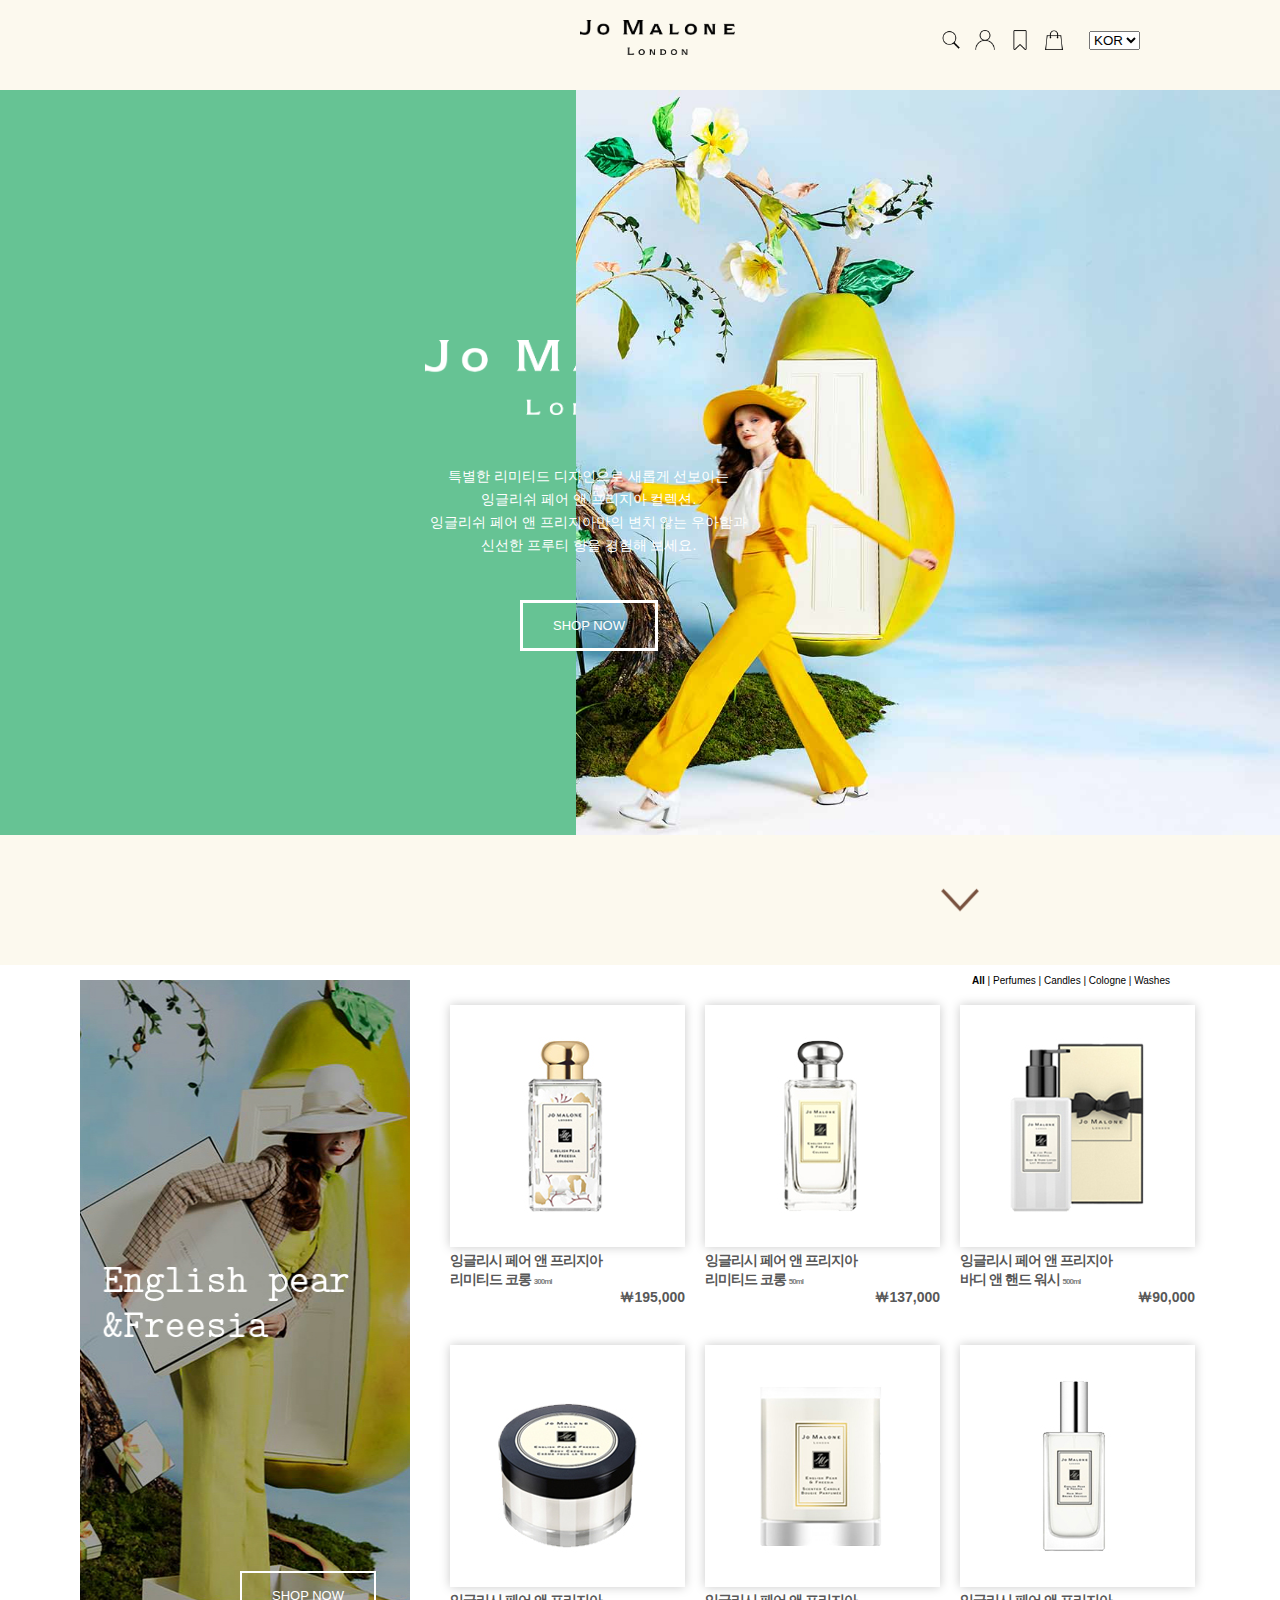
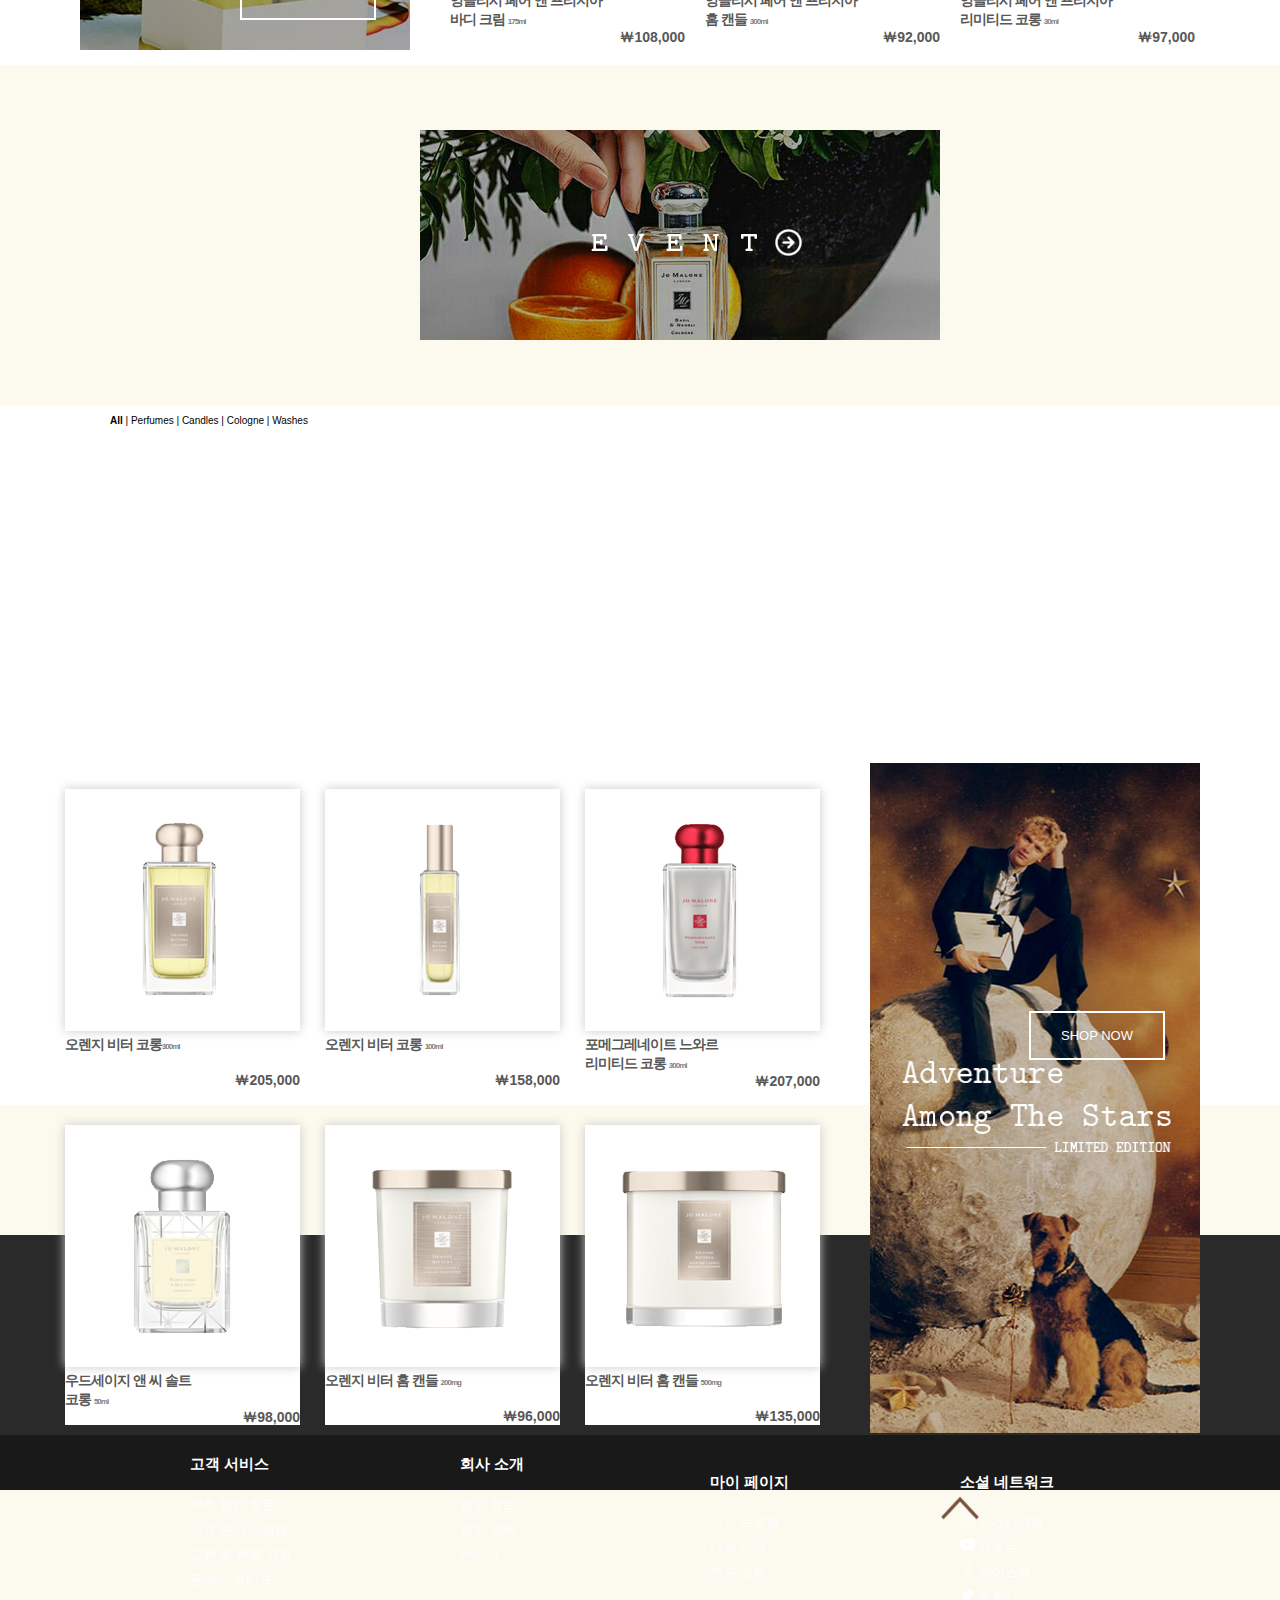
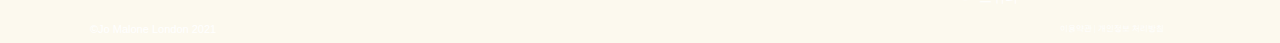
==== index.html @ b45b74c0 "Initial commit" ====
<!DOCTYPE html>
<html lang="ko">

<head>
  <title> Jo Malone London</title>
  <meta charset="utf-8">

  <link rel="stylesheet" href="css/common.css">
  <link rel="stylesheet" href="css/main.css">

</head>

<body>
  <header>
    <div id="logo"><a href="index.html"><img src="img/logo.png" alt="logo"></a></div>

    <select>
      <option value="KOR" selected>KOR</option>
      <option value="ENG">ENG</option>
      <option value="GER">GER</option>
    </select>

    <div id="nav">
      <a href="#"><img src="img/icon_search.png" alt="serch"></a>
      <a href="#"><img src="img/icon_mypage.png" alt="mypage"></a>
      <a href="#"><img src="img/icno_bookmark.png" alt="bookmark"></a>
      <a href="#"><img src="img/icon_shoppingbag.png" alt="shopping"></a>
    </div>
  </header>


  <div id="slider">
    <div class="half_left">
      <div id="logo2"><img src="img/logo_white.png" alt="logowhite"></div>
      <div id="intro">
        특별한 리미티드 디자인으로 새롭게 선보이는<br>
        잉글리쉬 페어 앤 프리지아 컬렉션.<br>
        잉글리쉬 페어 앤 프리지아만의 변치 않는 우아함과<br>
        신선한 프루티 향을 경험해 보세요.<br>
      </div>
      <div id="shopnow"><a href="#new_item">SHOP NOW</a></div>
    </div>
    <div class="half_right"></div>
  </div>


  <div class="middle"><a href="#new_item"><img src="img/icon_under_brown.png" alt="allow"></a></div>

  
  <div id="new_item">    
    <div class="new_item_box">
      <div class="new_category"><a href="#"><b>All</b></a> | <a href="#">Perfumes</a> | <a href="#">Candles</a> | <a href="#">Cologne</a> | <a href="#">Washes</a></div>
        <img src="img/jomalone02_01.jpg" alt="englishkpear">
          <div class="shopnowpear"><a href="jomalone_hompage_sub.html">SHOP NOW</a></div>


        <div class="new_item_box_mini">
          <a href="#"><img src="img/jomalone07.jpg" class="jomalone07" alt="jomalone07"></a><br>
          <span><a href="#">잉글리시 페어 앤 프리지아<br>
            리미티드 코롱 <small>300ml</small></a></span>
            <p>￦195,000</p>
        </div>

        <div class="new_item_box_mini">
          <a href="#"><img src="img/jomalone08.jpg" class="jomalone08" alt="jomalone08"></a><br>
          <span><a href="#">잉글리시 페어 앤 프리지아<br>
            리미티드 코롱 <small>50ml</small></a></span>
            <p>￦137,000</p>
        </div>

        <div class="new_item_box_mini">
          <a href="#"><img src="img/jomalone09.jpg" class="jomalone09" alt="jomalone09"></a><br>
          <span><a href="#">잉글리시 페어 앤 프리지아<br>
            바디 앤 핸드 워시 <small>500ml</small></a></span>
            <p>￦90,000</p>
        </div>

        <div class="new_item_box_mini">
          <a href="#"><img src="img/jomalone10.jpg" class="jomalone10" alt="jomalone10"></a><br>
          <span><a href="#">잉글리시 페어 앤 프리지아<br>
            바디 크림 <small>175ml</small></a></span>
            <p>￦108,000</p>
        </div>

        <div class="new_item_box_mini">
          <a href="#"><img src="img/jomalone11.jpg" class="jomalone11" alt="jomalone11"></a><br>
          <span><a href="#">잉글리시 페어 앤 프리지아<br>
            홈 캔들 <small>300ml</small></a></span>
            <p>￦92,000</p> 
        </div>

        <div class="new_item_box_mini">
          <a href="jomalone_hompage_sub.html"><img src="img/jomalone12.jpg" class="jomalone12" alt="jomalone12"></a><br>
          <span><a href="jomalone_hompage_sub.html">잉글리시 페어 앤 프리지아<br>
            리미티드 코롱 <small>30ml</small></a></span>
            <p>￦97,000</p>
        </div>
    </div>
  </div>

  <div id="pro">
    <div class="event"><a href="#"><img src="img/jomalone06_01.jpg" alt="event" ></a></div>
    <div class="seasonal"><a href="#"><img src="img/jomalone04_01.jpg" alt="seasonal" ></a></div>
  </div>


  <div id="limited">
    <div class="limited_item_box">
      <div class="limited_category"><a href="#"><b>All</b></a> | <a href="#">Perfumes</a> | <a href="#">Candles</a> | <a
          href="#">Cologne</a> | <a href="#">Washes</a></div>
      <img src="img/jomalone03-01.jpg" alt="limited eddtion">
      <div class="shopnowstars" style="cursor: pointer">SHOP NOW</div>
  
  
      <div class="limited_item_box_mini">
        <a href="#"><img src="img/jomalone13.jpg" class="jomalone13" alt="jomalone13"></a><br>
        <span><a href="#">오렌지 비터 코롱<small>300ml</small><br><br></a></span>
        <p>￦205,000</p>
      </div>
  
      <div class="limited_item_box_mini">
        <a href="#"><img src="img/jomalone14.jpg" class="jomalone14" alt="jomalone14"></a><br>
        <span><a href="#">오렌지 비터 코롱 <small>100ml</small><br><br></a></span>
        <p>￦158,000</p>
      </div>
  
      <div class="limited_item_box_mini">
        <a href="#"><img src="img/jomalone15.jpg" class="jomalone15" alt="jomalone15"></a><br>
        <span><a href="#">포메그레네이트 느와르<br>
            리미티드 코롱 <small>300ml</small></a></span>
        <p>￦207,000</p>
      </div>
  
      <div class="limited_item_box_mini">
        <a href="#"><img src="img/jomalone16.jpg" class="jomalone16" alt="jomalone16"></a><br>
        <span><a href="#">우드세이지 앤 씨 솔트<br>
            코롱 <small>50ml</small></a></span>
        <p>￦98,000</p>
      </div>
  
      <div class="limited_item_box_mini">
        <a href="#"><img src="img/jomalone17.jpg" class="jomalone17" alt="jomalone17"></a><br>
        <span><a href="#">오렌지 비터 홈 캔들 <small>200mg</small><br><br></a></span>
        <p>￦96,000</p>
      </div>
  
      <div class="limited_item_box_mini">
        <a href="#"><img src="img/jomalone18.jpg" class="jomalone18" alt="jomalone18"></a><br>
        <span><a href="#">오렌지 비터 홈 캔들 <small>500mg</small><br><br></a></span>
        <p>￦135,000</p>
      </div>
    </div>
  </div>


  <div class="up"><a href="#logo"><img src="img/icon_up_brown.png" alt="allow_up"></a></div>


    <div class="footer">
      <div class="footbox">
        <div class="service">
          <h4>고객 서비스</h4><br>
            <ul>
              <li>자주 묻는 질문</li>
              <li>고객 관리 지원팀</li>
              <li>교환 및 환불 규정</li>
              <li>온라인 부티크</li>
            </ul>
        </div>

        <div class="company">
          <h4>회사 소개</h4><br>
            <ul>
              <li>법인 경보</li>
              <li>법인 판매</li>
              <li>커리어</li>
            </ul>
        </div>

        <div class="mypage">
          <h4>마이 페이지</h4><br>
            <ul>
              <li>나의 프로필</li>
              <li>나의 오더</li>
              <li>주문 조회</li>
            </ul>
        </div>

        <div class="network">
          <h4>소셜 네트워크</h4><br>
            <ul>
              <li><a href="https://www.instagram.com/jomalonelondon/"><img src="img/icon_instgram.png" alt="insta"> 인스타그램</a></li>
              <li><a href="https://www.youtube.com/channel/UCWMSJ5L5Zvkr9JfflU4JMUA"><img src="img/icon_youtube.png" alt="youtube"> 유투브</a></li>
              <li><a href="https://www.facebook.com/pg/JoMaloneLondon/photos/"><img src="img/icno_facebook.png" alt="facebook"> 페이스북</a></li>
              <li><a href="https://twitter.com/jomalonelondon"><img src="img/icon_twitter.png" alt="twitter"> 트위터</a></li>
            </ul>
        </div>
      </div>
    </div>

    <div class="bottom">
      <div class="bottombox">
        <span><a href="https://www.jomalone.co.uk/">©Jo Malone London 2021</a></span>
    
    
        <div class="bottom_right">
          <div class="privacy"><a href="#">이용약관</a> | <a href="#">개인정보 처리방침</a></div>
        </div>
      </div>
    </div>
</body>
</html>
---- css/common.css ----
@charset "utf-8";

    * {margin: 0; padding: 0; font-family: 'Nanum Gothic', sans-serif;}
    ul, ol, li {list-style: none;}


    body{background-color: #fcf9ee;}

    .footer {width:100%; height: 200px; background-color: #2a2a2a;}
      .footbox{width:1200px; height:200px; margin: 0 auto; font-family: "나눔고딕"; color: white; }
        .service{width: 120px; height: 130px; float:left; margin: 30px 50px 0px 150px;}
        .service h4{font-size: 15px;}
        .service ul{font-size: 13px; line-height: 25px;}

        .company{width: 100px; height: 130px;  float:left; margin: 30px 50px 0px 100px;}
        .company h4{font-size: 15px;}
        .company ul{font-size: 13px; line-height: 25px;}

        .mypage{width: 100px; height: 130px; float:left; margin: 30px 50px 0px 100px;}
        .mypage h4{font-size: 15px;}
        .mypage ul{font-size: 13px; line-height: 25px;}

        .network{width: 120px; height: 130px; float:left; margin: 30px 50px 0px 100px;}
        .network h4{font-size: 15px;}
        .network ul{font-size: 13px; line-height: 25px;}
        .network a{text-decoration: none; color: white;}
        .network img{width: 15px; height: 15px;}


    .bottom {width:100%; height: 55px; background-color: #191919;}
     .bottombox{width: 1200px; height: 55px; margin: 0 auto;}
      .bottombox a{text-decoration:none; color: white;}
      .bottombox span{float: left; text-align: left; margin: 20px 0 0 50px; color: white; font-size: 11px; font-family: "Arial";}

    .privacy{width: 230px; height: 20px; font-size: 8px; font-family: "나눔고딕"; color: white; float: right;margin: 20px -50px 0 0;}
     .bottom_right a{text-decoration: none;}
---- css/main.css ----
@charset "utf-8";
  
  header {width: 1200px; height: 90px; margin:0 auto;}
  #logo {width: 155px; height: 35px; margin: 0 0 0 520px;}
  #logo img {width: 100%; height: 100%; margin: 20px}


  @import url(//fonts.googleapis.com/earlyaccess/nanumgothic.css);

.nanumgothic * {
 font-family: 'Nanum Gothic', sans-serif;
}

  select {position:relative; margin: -4px 100px 30px 10px; float: right;}
  #nav{position: relative; float: right; margin: -5px 10px 0 10px;}
  #nav img{width:20px; height:20px; padding: 0 5px;}


  #slider{width: 100%; height: 745px; background-color: #66c394;}
    .half_left{width:45%; height:100%; float:left;}    

    #logo2 img{width: 330px; height: 75px; margin: 250px 0px 30px 425px;}
    #intro {text-align: center; color: white; font-size: 14px; position: absolute; top: 465px; left: 430px;  line-height: 23px;}
    #shopnow {position: absolute; top: 600px; left: 520px; font-size: 13px; color: white; font-family: "Arial"; padding: 15px 30px; border: 3px solid white;}
    #shopnow a{text-decoration: none; color: white; font-family: "Arial"}
    .half_right{width:55%; height:100%; float:right; background: url("../img/jomalone_01.jpg") right no-repeat; background-size: cover;} 


    .middle {width: 100%; height: 130px;}
    .middle img {width: 60px; height: 60px; margin: 35px 0px 30px 930px;}


    #new_item {width: 100%; height: 700px; background-color:white ; margin: 0px;}
    .new_item_box{width: 1200px; height: 700px; margin: 0 auto; background-color: white; position: relative;}
    .new_item_box > img {float: left; width: 330px; height: 670px; margin: 15px 30px 15px 40px;} 
    .shopnowpear {position: absolute; bottom: 45px; left: 200px; font-size: 13px; color: white; ;
        padding: 15px 30px; border: 2px solid white;}
    .shopnowpear a{text-decoration: none; color: white; font-family: "Arial"}
      .new_item_box_mini{width: 235px; height: 300px; float: left; margin: 40px 10px 0 10px; background-color: white;}
      
      .new_category{position:absolute; top:10px; right: 70px; font-size: 10px;}
      .new_category a{text-decoration: none; color: black;}
      
      .new_item_box_mini a{text-decoration: none;}
      .new_item_box_mini a:hover{color: #66c394;}

      .new_item_box_mini img{box-shadow: 0px 0px 10px rgb(202, 202, 202);}

      .jomalone07:hover{opacity: 0.5;}
      .jomalone08:hover{opacity: 0.5;}
      .jomalone09:hover{opacity: 0.5;}
      .jomalone10:hover{opacity: 0.5;}
      .jomalone11:hover{opacity: 0.5;}
      .jomalone12:hover{opacity: 0.5;}


      .new_item_box_mini span{font-size:14px; font-weight: bold; letter-spacing: -1px;}
      .new_item_box_mini span a{color: #585858;}
      .new_item_box_mini small{font-size:8px; color: gray;}
      .new_item_box_mini p{text-align:right; font-size:14px; font-weight: bold; color: #585858;}
    

    #pro{width: 100%; height: 340px; background-color: #fcf9ee;}
    #pro .event{float: left; margin: 65px 10px 65px 420px;}
    .event:hover{opacity: 0.5;}
    #pro .seasonal{float: right; margin: 65px 420px 65px 10px;}
    .seasonal:hover{opacity: 0.5;}


    #limited {width: 100%; height: 700px; background-color:white; margin: 0px;}
    .limited_item_box{width: 1200px; height: 700px; margin: 0 auto; background-color: white; position: relative;}
    .limited_item_box > img{float: right; width: 330px; height:670px; margin: 10px 40px 10px 30px;}
    .shopnowstars{position: absolute; bottom: 45px; right: 75px; font-size: 13px; color: white; font-family: "Arial";
        padding: 15px 30px; border: 2px solid white;}
    
    .limited_item_box_mini{width: 235px; height: 300px; float: left; margin: 36px 0 0 25px; background-color: white;}

    .limited_category{position: absolute; top: 10px; left: 70px; font-size: 10px;}
    .limited_category a{text-decoration: none; color: black;}

    .limited_item_box_mini a{text-decoration: none;}
    .limited_item_box_mini a:hover{color: coral;}


    .limited_item_box_mini a{text-decoration: none; color: #585858;}
    .limited_item_box_mini img{box-shadow: 0px 0px 10px rgb(202, 202, 202);} 

      .jomalone13:hover{opacity: 0.5;}
      .jomalone14:hover{opacity: 0.5;}
      .jomalone15:hover{opacity: 0.5;}
      .jomalone16:hover{opacity: 0.5;}
      .jomalone17:hover{opacity: 0.5;}
      .jomalone18:hover{opacity: 0.5;}


      .limited_item_box_mini span{font-size:14px; font-weight: bold; letter-spacing: -1px;}
      .limited_item_box_mini span a{color: #585858;}
      .limited_item_box_mini small{font-size:8px; color: gray;}
      .limited_item_box_mini p{text-align:right; font-size:14px; font-weight: bold; color: #585858;}


    .up {width: 100%; height: 130px;}
    .up img {width: 60px; height: 60px; margin: 35px 0px 50px 930px;}


    .bottom {width:100%; height: 55px; background-color: #191919;}
     .bottombox{width: 1200px; height: 55px; margin: 0 auto;}
      .bottombox a{text-decoration:none; color: white;}
      .bottombox span{float: left; text-align: left; margin: 20px 0 0 50px; color: white; font-size: 11px; font-family: "Arial";}

    .privacy{width: 230px; height: 20px; font-size: 8px; font-family: "나눔고딕"; color: white; float: right;margin: 20px -50px 0 0;}
     .bottom_right a{text-decoration: none;}
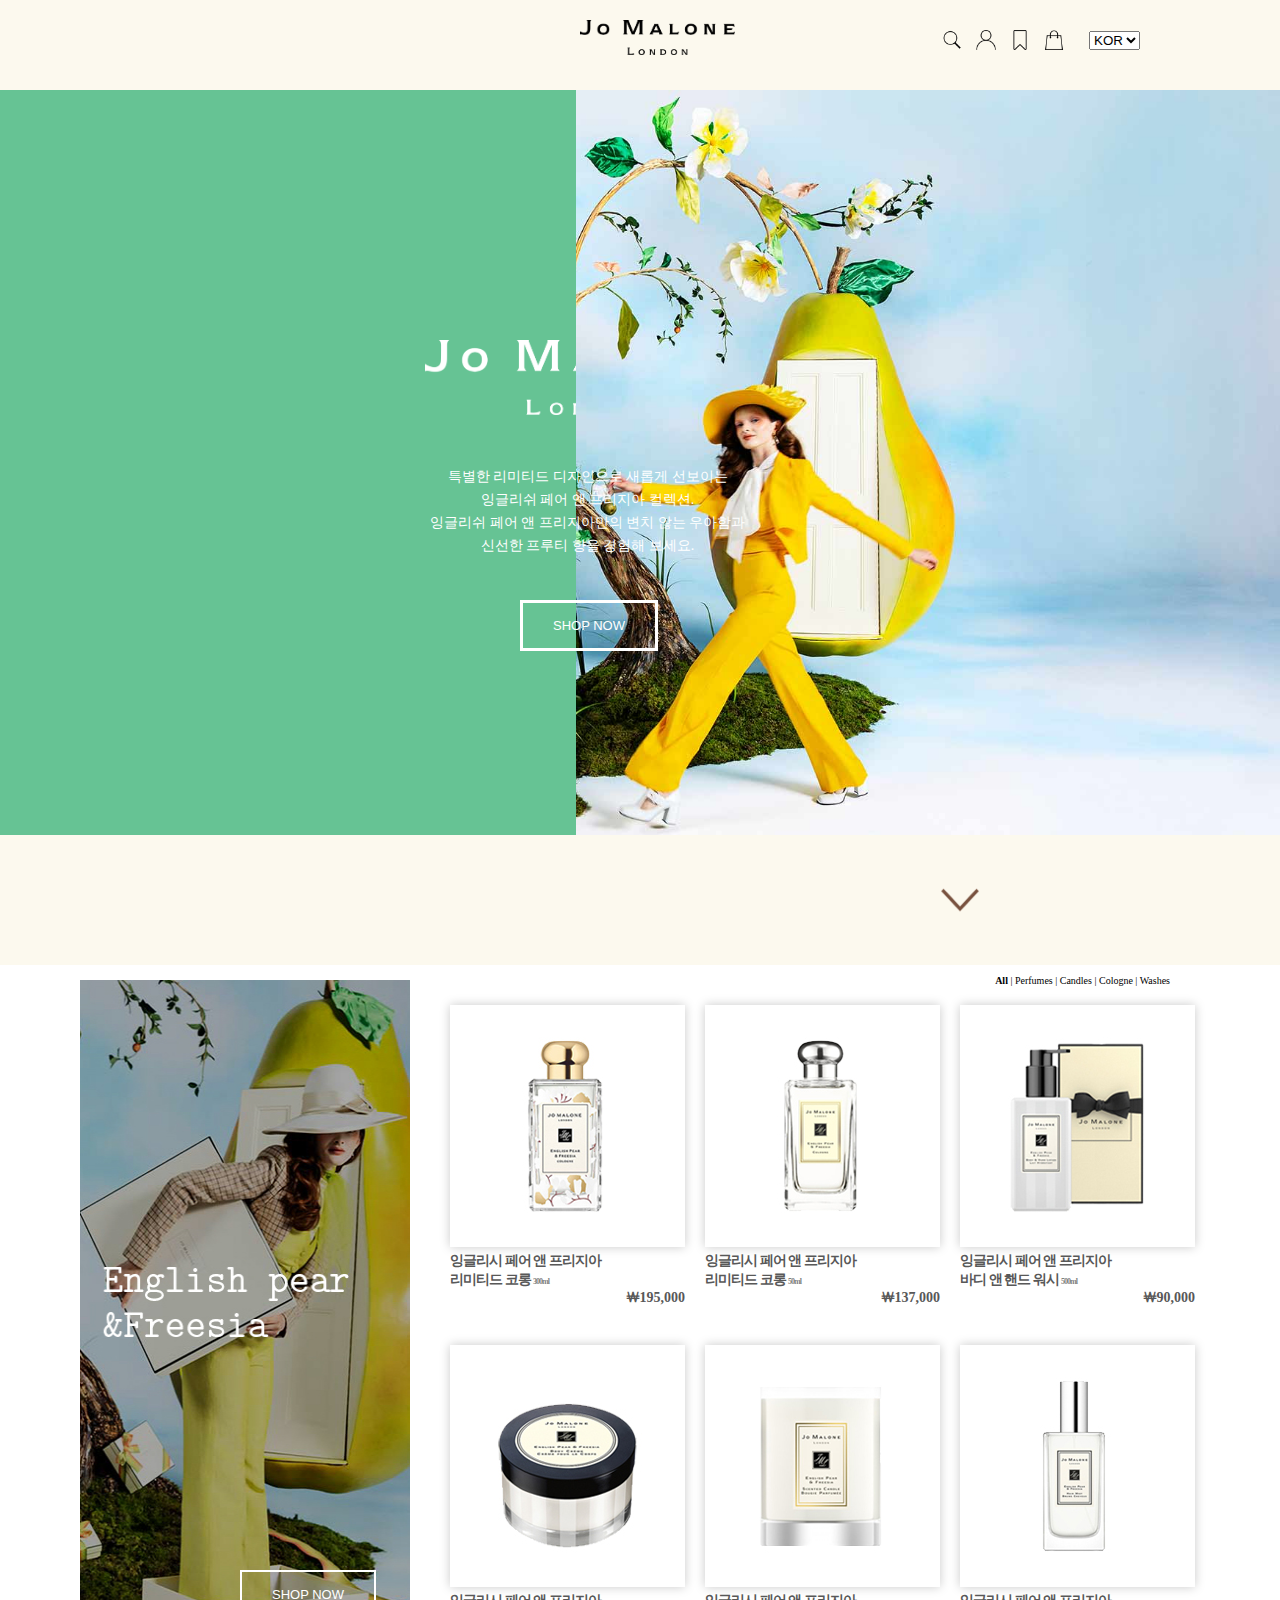
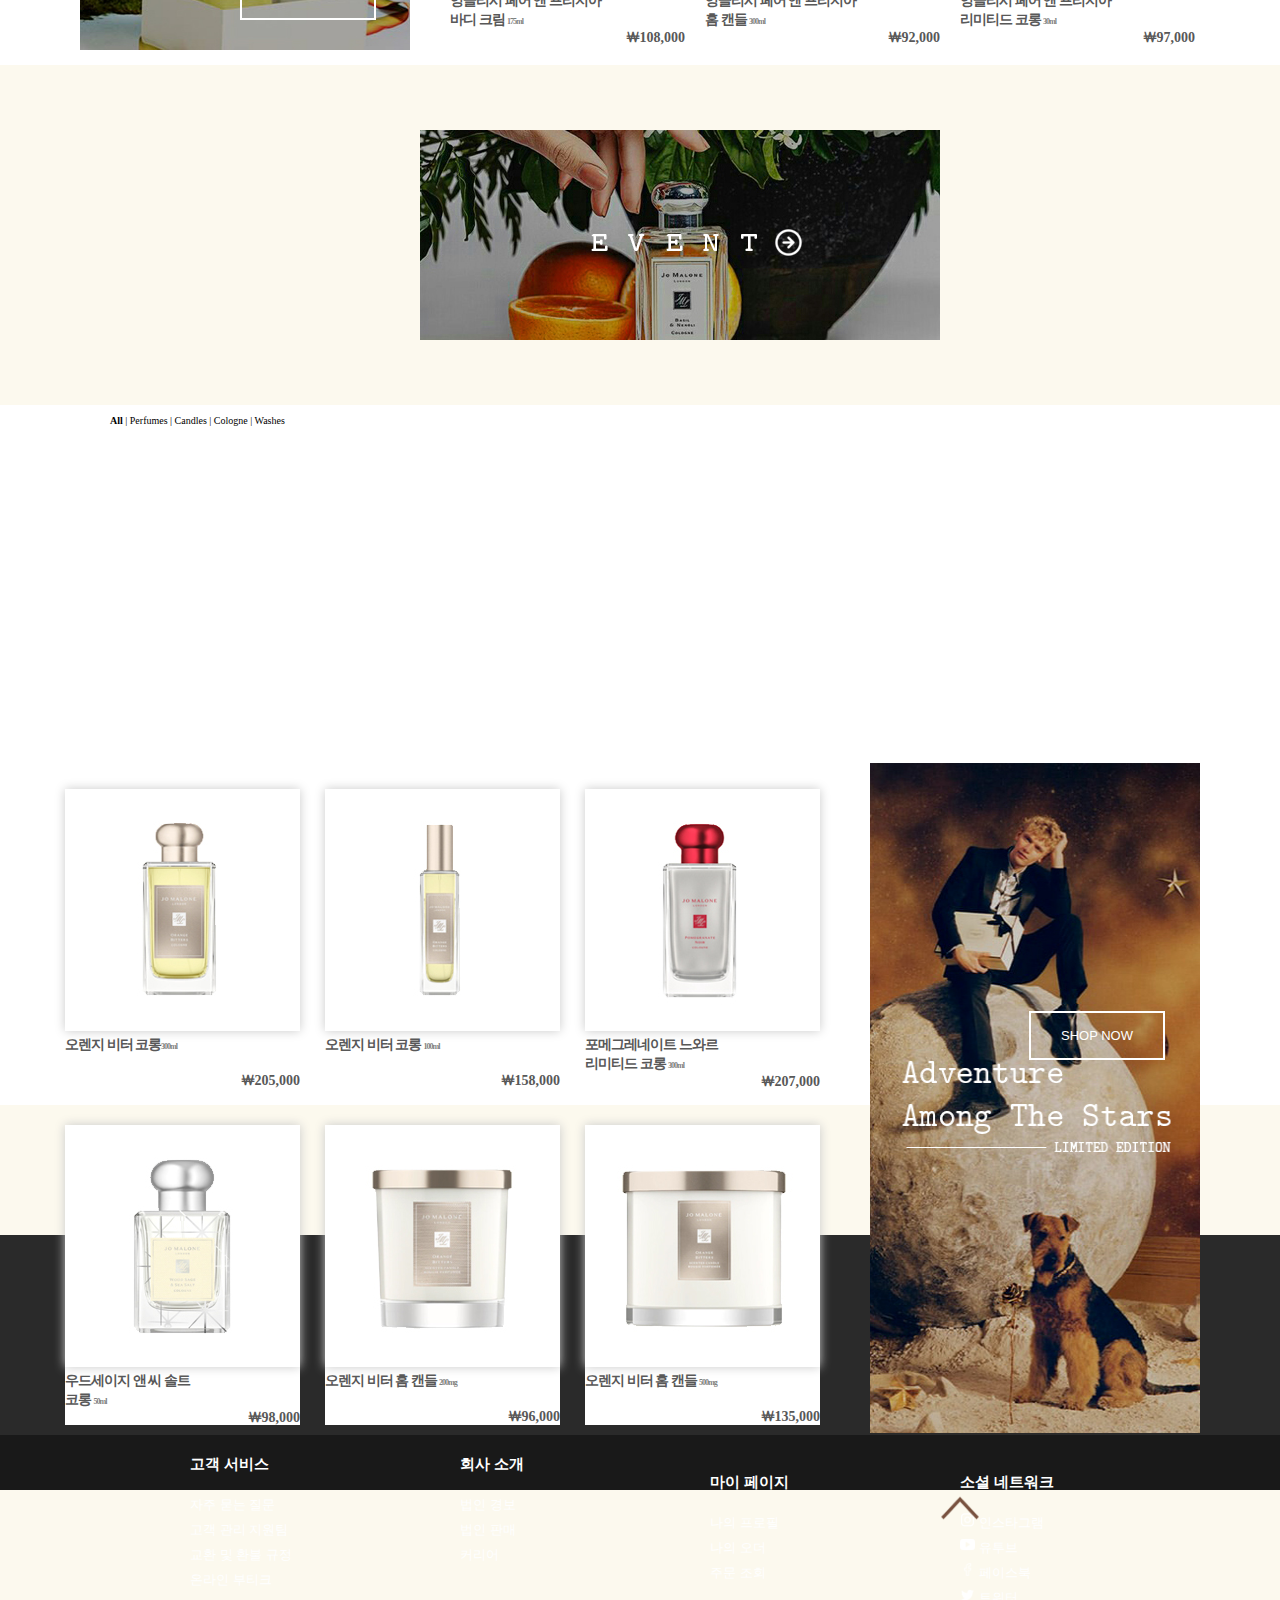
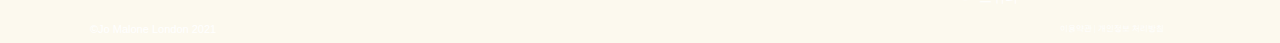
==== commit efff0079: "Portfolio_shoppingmall" ====
--- a/index.html
+++ b/index.html
@@ -200,7 +200,7 @@
 
     <div class="bottom">
       <div class="bottombox">
-        <span><a href="https://www.jomalone.co.uk/">©Jo Malone London 2021</a></span>
+        <span><a href="index.html">©Jo Malone London 2021</a></span>
     
     
         <div class="bottom_right">
--- a/css/common.css
+++ b/css/common.css
@@ -1,13 +1,14 @@
 @charset "utf-8";
 
-    * {margin: 0; padding: 0; font-family: 'Nanum Gothic', sans-serif;}
+    * {margin: 0; padding: 0; }
     ul, ol, li {list-style: none;}
 
 
     body{background-color: #fcf9ee;}
+    .nanumgothic * {font-family: 'Nanum Gothic', sans-serif;}
 
     .footer {width:100%; height: 200px; background-color: #2a2a2a;}
-      .footbox{width:1200px; height:200px; margin: 0 auto; font-family: "나눔고딕"; color: white; }
+      .footbox{width:1200px; height:200px; margin: 0 auto; font-family: 'Nanum Gothic', sans-serif; color: white; }
         .service{width: 120px; height: 130px; float:left; margin: 30px 50px 0px 150px;}
         .service h4{font-size: 15px;}
         .service ul{font-size: 13px; line-height: 25px;}
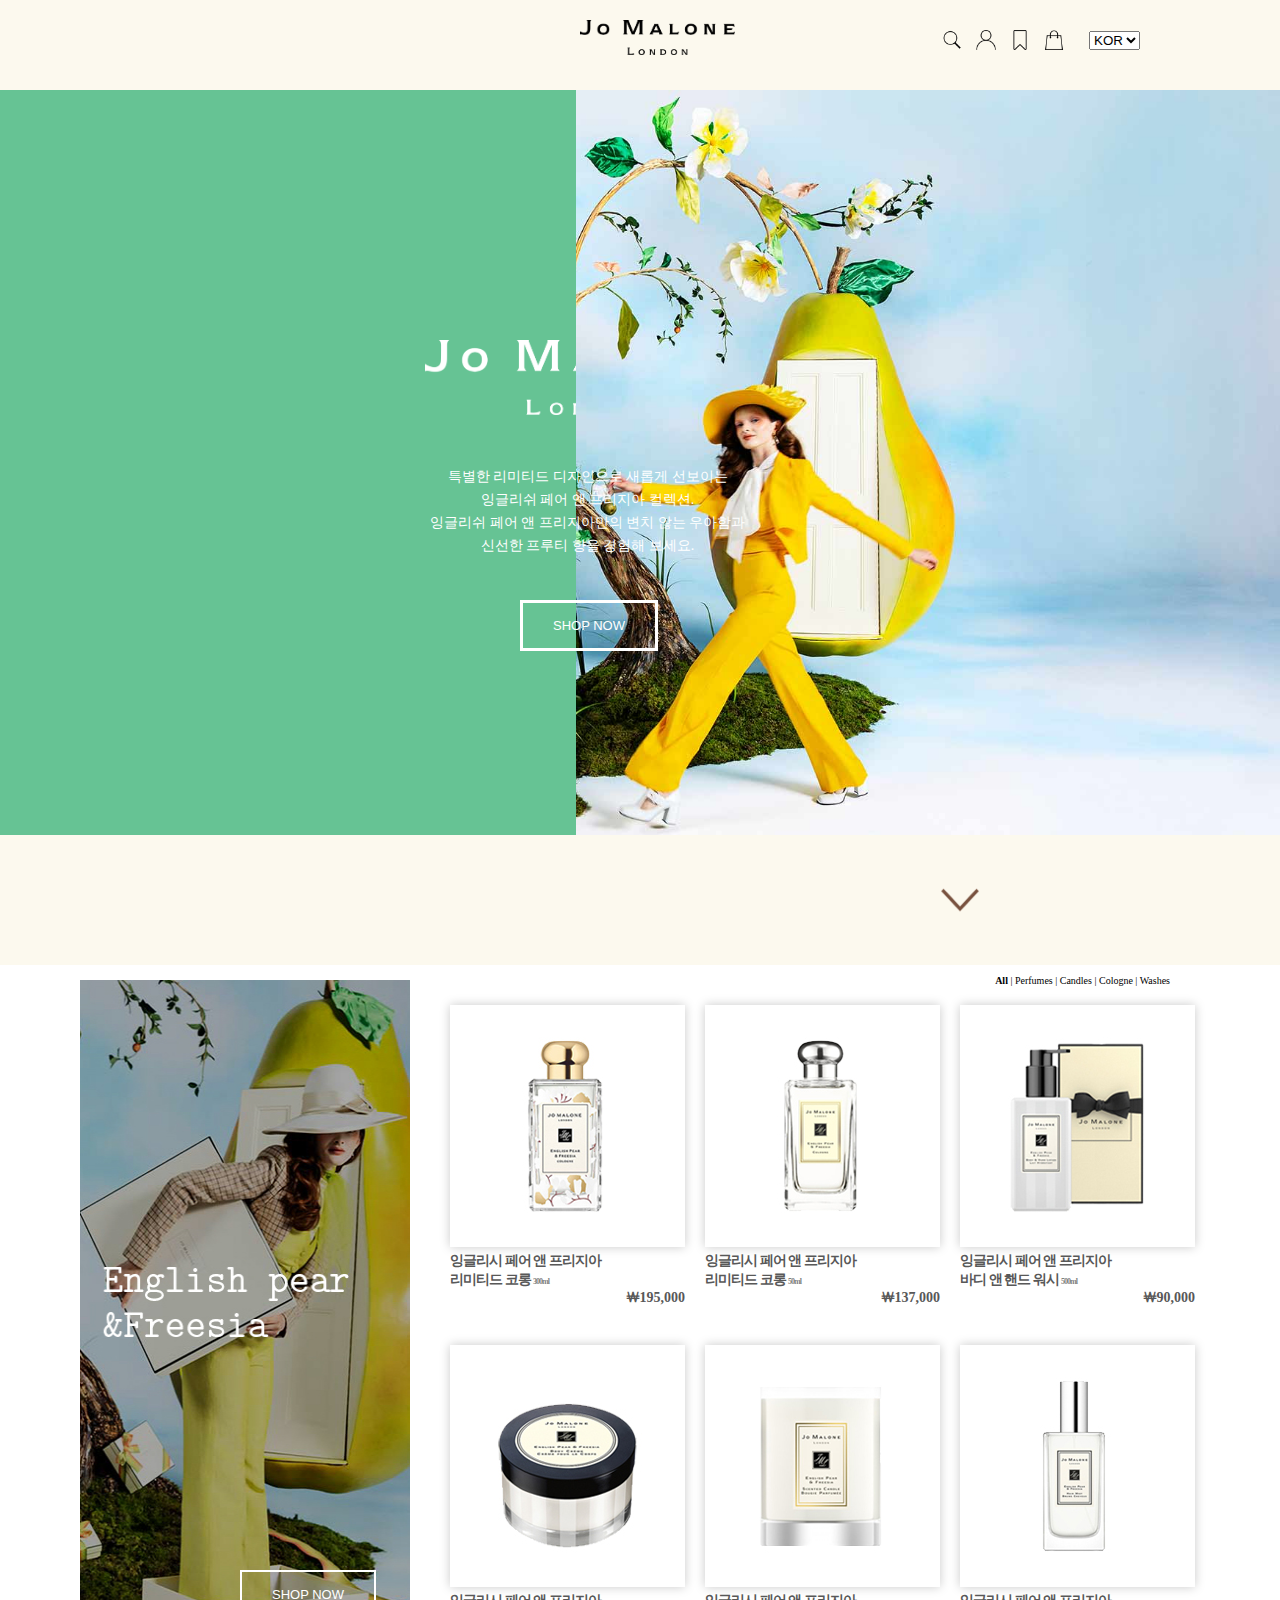
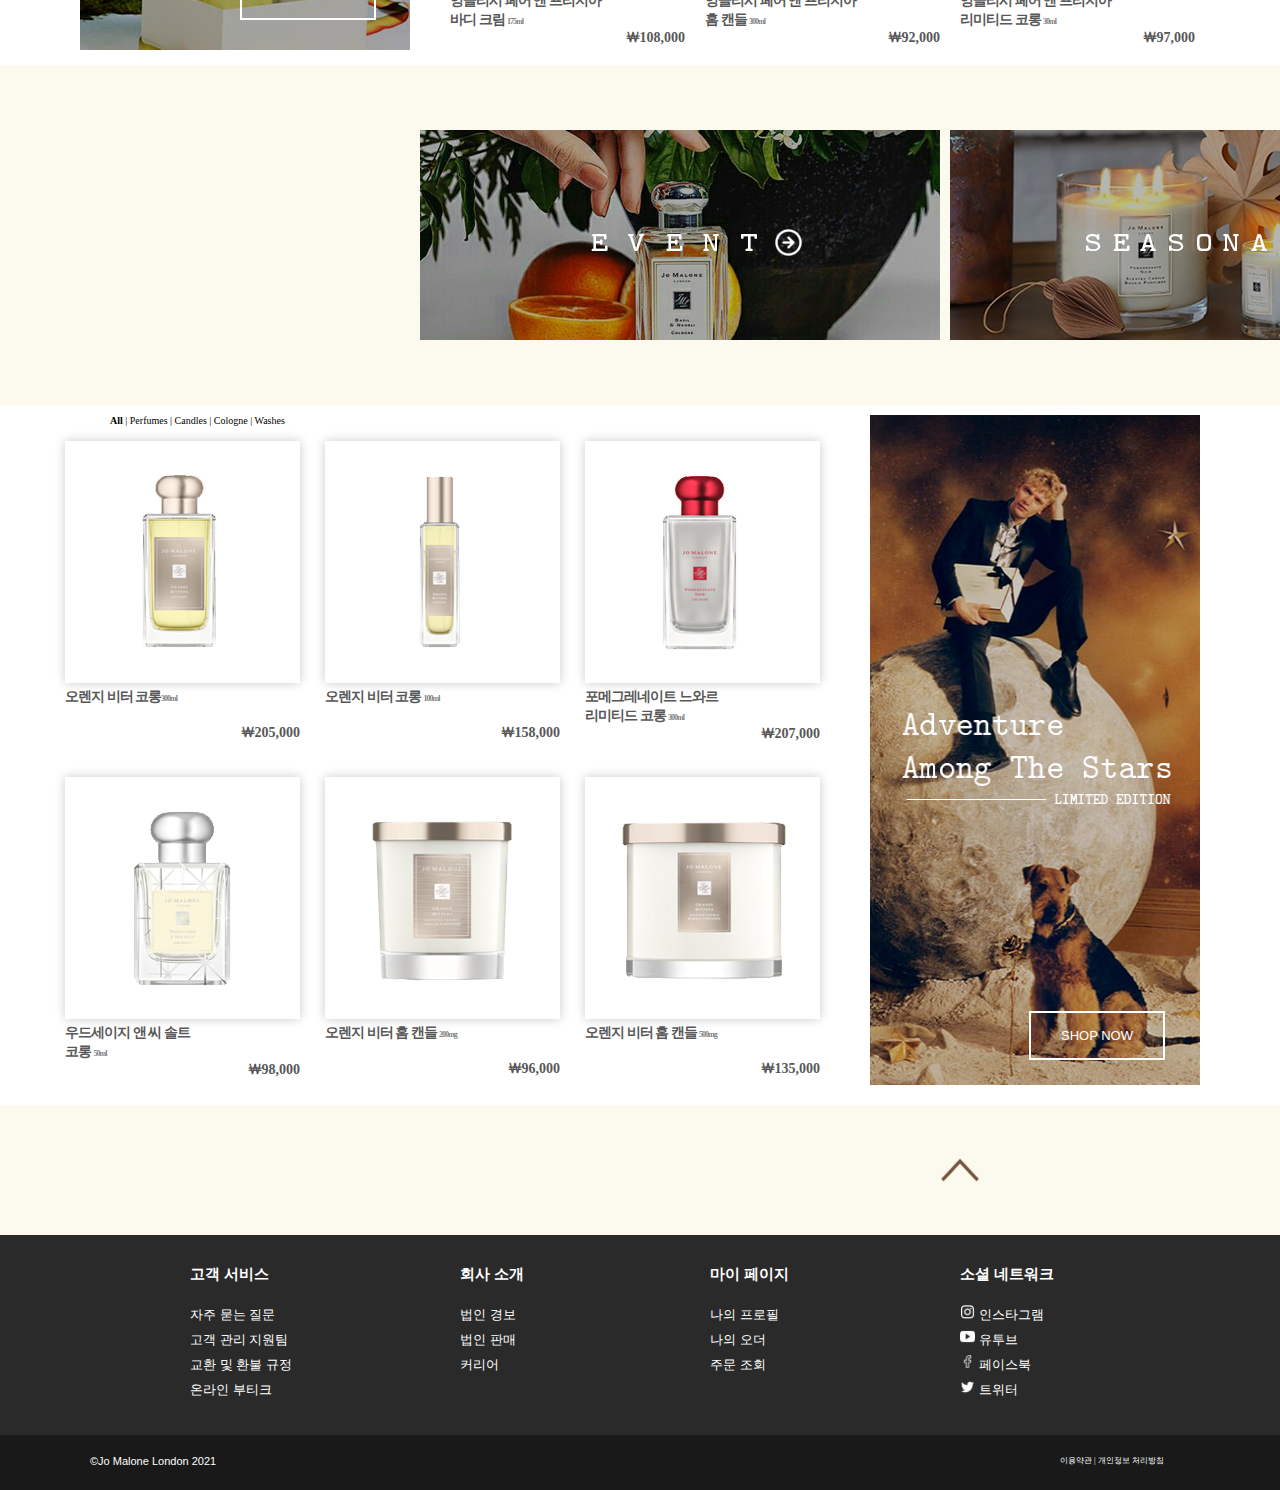
==== commit f55c3efd: "Portfolio_shoppingmall" ====
--- a/index.html
+++ b/index.html
@@ -49,42 +49,42 @@
   
   <div id="new_item">    
     <div class="new_item_box">
-      <div class="new_category"><a href="#"><b>All</b></a> | <a href="#">Perfumes</a> | <a href="#">Candles</a> | <a href="#">Cologne</a> | <a href="#">Washes</a></div>
+      <div class="new_category"><a href="jomalone_hompage_sub.html"><b>All</b></a> | <a href="jomalone_hompage_sub.html">Perfumes</a> | <a href="jomalone_hompage_sub.html">Candles</a> | <a href="jomalone_hompage_sub.html">Cologne</a> | <a href="jomalone_hompage_sub.html">Washes</a></div>
         <img src="img/jomalone02_01.jpg" alt="englishkpear">
           <div class="shopnowpear"><a href="jomalone_hompage_sub.html">SHOP NOW</a></div>
 
 
         <div class="new_item_box_mini">
-          <a href="#"><img src="img/jomalone07.jpg" class="jomalone07" alt="jomalone07"></a><br>
-          <span><a href="#">잉글리시 페어 앤 프리지아<br>
+          <a href="jomalone_hompage_sub.html"><img src="img/jomalone07.jpg" class="jomalone07" alt="jomalone07"></a><br>
+          <span><a href="jomalone_hompage_sub.html">잉글리시 페어 앤 프리지아<br>
             리미티드 코롱 <small>300ml</small></a></span>
             <p>￦195,000</p>
         </div>
 
         <div class="new_item_box_mini">
-          <a href="#"><img src="img/jomalone08.jpg" class="jomalone08" alt="jomalone08"></a><br>
-          <span><a href="#">잉글리시 페어 앤 프리지아<br>
+          <a href="jomalone_hompage_sub.html"><img src="img/jomalone08.jpg" class="jomalone08" alt="jomalone08"></a><br>
+          <span><a href="jomalone_hompage_sub.html">잉글리시 페어 앤 프리지아<br>
             리미티드 코롱 <small>50ml</small></a></span>
             <p>￦137,000</p>
         </div>
 
         <div class="new_item_box_mini">
-          <a href="#"><img src="img/jomalone09.jpg" class="jomalone09" alt="jomalone09"></a><br>
-          <span><a href="#">잉글리시 페어 앤 프리지아<br>
+          <a href="jomalone_hompage_sub.html"><img src="img/jomalone09.jpg" class="jomalone09" alt="jomalone09"></a><br>
+          <span><a href="jomalone_hompage_sub.html">잉글리시 페어 앤 프리지아<br>
             바디 앤 핸드 워시 <small>500ml</small></a></span>
             <p>￦90,000</p>
         </div>
 
         <div class="new_item_box_mini">
-          <a href="#"><img src="img/jomalone10.jpg" class="jomalone10" alt="jomalone10"></a><br>
-          <span><a href="#">잉글리시 페어 앤 프리지아<br>
+          <a href="jomalone_hompage_sub.html"><img src="img/jomalone10.jpg" class="jomalone10" alt="jomalone10"></a><br>
+          <span><a href="jomalone_hompage_sub.html">잉글리시 페어 앤 프리지아<br>
             바디 크림 <small>175ml</small></a></span>
             <p>￦108,000</p>
         </div>
 
         <div class="new_item_box_mini">
-          <a href="#"><img src="img/jomalone11.jpg" class="jomalone11" alt="jomalone11"></a><br>
-          <span><a href="#">잉글리시 페어 앤 프리지아<br>
+          <a href="jomalone_hompage_sub.html"><img src="img/jomalone11.jpg" class="jomalone11" alt="jomalone11"></a><br>
+          <span><a href="jomalone_hompage_sub.html">잉글리시 페어 앤 프리지아<br>
             홈 캔들 <small>300ml</small></a></span>
             <p>￦92,000</p> 
         </div>
@@ -99,54 +99,54 @@
   </div>
 
   <div id="pro">
-    <div class="event"><a href="#"><img src="img/jomalone06_01.jpg" alt="event" ></a></div>
-    <div class="seasonal"><a href="#"><img src="img/jomalone04_01.jpg" alt="seasonal" ></a></div>
+    <div class="event"><a href="jomalone_hompage_sub.html"><img src="img/jomalone06_01.jpg" alt="event" ></a></div>
+    <div class="seasonal"><a href="jomalone_hompage_sub.html"><img src="img/jomalone04_01.jpg" alt="seasonal" ></a></div>
   </div>
 
 
   <div id="limited">
     <div class="limited_item_box">
-      <div class="limited_category"><a href="#"><b>All</b></a> | <a href="#">Perfumes</a> | <a href="#">Candles</a> | <a
-          href="#">Cologne</a> | <a href="#">Washes</a></div>
+      <div class="limited_category"><a href="jomalone_hompage_sub.html"><b>All</b></a> | <a href="jomalone_hompage_sub.html">Perfumes</a> | <a href="#">Candles</a> | <a
+          href="jomalone_hompage_sub.html">Cologne</a> | <a href="jomalone_hompage_sub.html">Washes</a></div>
       <img src="img/jomalone03-01.jpg" alt="limited eddtion">
-      <div class="shopnowstars" style="cursor: pointer">SHOP NOW</div>
-  
-  
-      <div class="limited_item_box_mini">
-        <a href="#"><img src="img/jomalone13.jpg" class="jomalone13" alt="jomalone13"></a><br>
-        <span><a href="#">오렌지 비터 코롱<small>300ml</small><br><br></a></span>
+      <div class="shopnowstars"><a href="jomalone_hompage_sub.html">SHOP NOW</a></div>
+  
+  
+      <div class="limited_item_box_mini">
+        <a href="jomalone_hompage_sub.html"><img src="img/jomalone13.jpg" class="jomalone13" alt="jomalone13"></a><br>
+        <span><a href="jomalone_hompage_sub.html">오렌지 비터 코롱<small>300ml</small><br><br></a></span>
         <p>￦205,000</p>
       </div>
   
       <div class="limited_item_box_mini">
-        <a href="#"><img src="img/jomalone14.jpg" class="jomalone14" alt="jomalone14"></a><br>
-        <span><a href="#">오렌지 비터 코롱 <small>100ml</small><br><br></a></span>
+        <a href="jomalone_hompage_sub.html"><img src="img/jomalone14.jpg" class="jomalone14" alt="jomalone14"></a><br>
+        <span><a href="jomalone_hompage_sub.html">오렌지 비터 코롱 <small>100ml</small><br><br></a></span>
         <p>￦158,000</p>
       </div>
   
       <div class="limited_item_box_mini">
-        <a href="#"><img src="img/jomalone15.jpg" class="jomalone15" alt="jomalone15"></a><br>
-        <span><a href="#">포메그레네이트 느와르<br>
+        <a href="jomalone_hompage_sub.html"><img src="img/jomalone15.jpg" class="jomalone15" alt="jomalone15"></a><br>
+        <span><a href="jomalone_hompage_sub.html">포메그레네이트 느와르<br>
             리미티드 코롱 <small>300ml</small></a></span>
         <p>￦207,000</p>
       </div>
   
       <div class="limited_item_box_mini">
-        <a href="#"><img src="img/jomalone16.jpg" class="jomalone16" alt="jomalone16"></a><br>
-        <span><a href="#">우드세이지 앤 씨 솔트<br>
+        <a href="jomalone_hompage_sub.html"><img src="img/jomalone16.jpg" class="jomalone16" alt="jomalone16"></a><br>
+        <span><a href="jomalone_hompage_sub.html">우드세이지 앤 씨 솔트<br>
             코롱 <small>50ml</small></a></span>
         <p>￦98,000</p>
       </div>
   
       <div class="limited_item_box_mini">
-        <a href="#"><img src="img/jomalone17.jpg" class="jomalone17" alt="jomalone17"></a><br>
-        <span><a href="#">오렌지 비터 홈 캔들 <small>200mg</small><br><br></a></span>
+        <a href="jomalone_hompage_sub.html"><img src="img/jomalone17.jpg" class="jomalone17" alt="jomalone17"></a><br>
+        <span><a href="jomalone_hompage_sub.html">오렌지 비터 홈 캔들 <small>200mg</small><br><br></a></span>
         <p>￦96,000</p>
       </div>
   
       <div class="limited_item_box_mini">
-        <a href="#"><img src="img/jomalone18.jpg" class="jomalone18" alt="jomalone18"></a><br>
-        <span><a href="#">오렌지 비터 홈 캔들 <small>500mg</small><br><br></a></span>
+        <a href="jomalone_hompage_sub.html"><img src="img/jomalone18.jpg" class="jomalone18" alt="jomalone18"></a><br>
+        <span><a href="jomalone_hompage_sub.html">오렌지 비터 홈 캔들 <small>500mg</small><br><br></a></span>
         <p>￦135,000</p>
       </div>
     </div>
@@ -204,7 +204,7 @@
     
     
         <div class="bottom_right">
-          <div class="privacy"><a href="#">이용약관</a> | <a href="#">개인정보 처리방침</a></div>
+          <div class="privacy"><a href="index.html">이용약관</a> | <a href="index.html">개인정보 처리방침</a></div>
         </div>
       </div>
     </div>
--- a/css/main.css
+++ b/css/main.css
@@ -60,10 +60,10 @@
       .new_item_box_mini p{text-align:right; font-size:14px; font-weight: bold; color: #585858;}
     
 
-    #pro{width: 100%; height: 340px; background-color: #fcf9ee;}
-    #pro .event{float: left; margin: 65px 10px 65px 420px;}
+    #pro{width: 100%; height: 340px; background-color: #fcf9ee; position: relative}
+    #pro .event{float: left; position: absolute; margin: 65px 10px 65px 420px;}
     .event:hover{opacity: 0.5;}
-    #pro .seasonal{float: right; margin: 65px 420px 65px 10px;}
+    #pro .seasonal{float: right; position: absolute;  margin: 65px 0 65px 950px;}
     .seasonal:hover{opacity: 0.5;}
 
 
@@ -72,6 +72,7 @@
     .limited_item_box > img{float: right; width: 330px; height:670px; margin: 10px 40px 10px 30px;}
     .shopnowstars{position: absolute; bottom: 45px; right: 75px; font-size: 13px; color: white; font-family: "Arial";
         padding: 15px 30px; border: 2px solid white;}
+    .shopnowstars a{text-decoration: none; color: white; font-family: "Arial"}
     
     .limited_item_box_mini{width: 235px; height: 300px; float: left; margin: 36px 0 0 25px; background-color: white;}
 
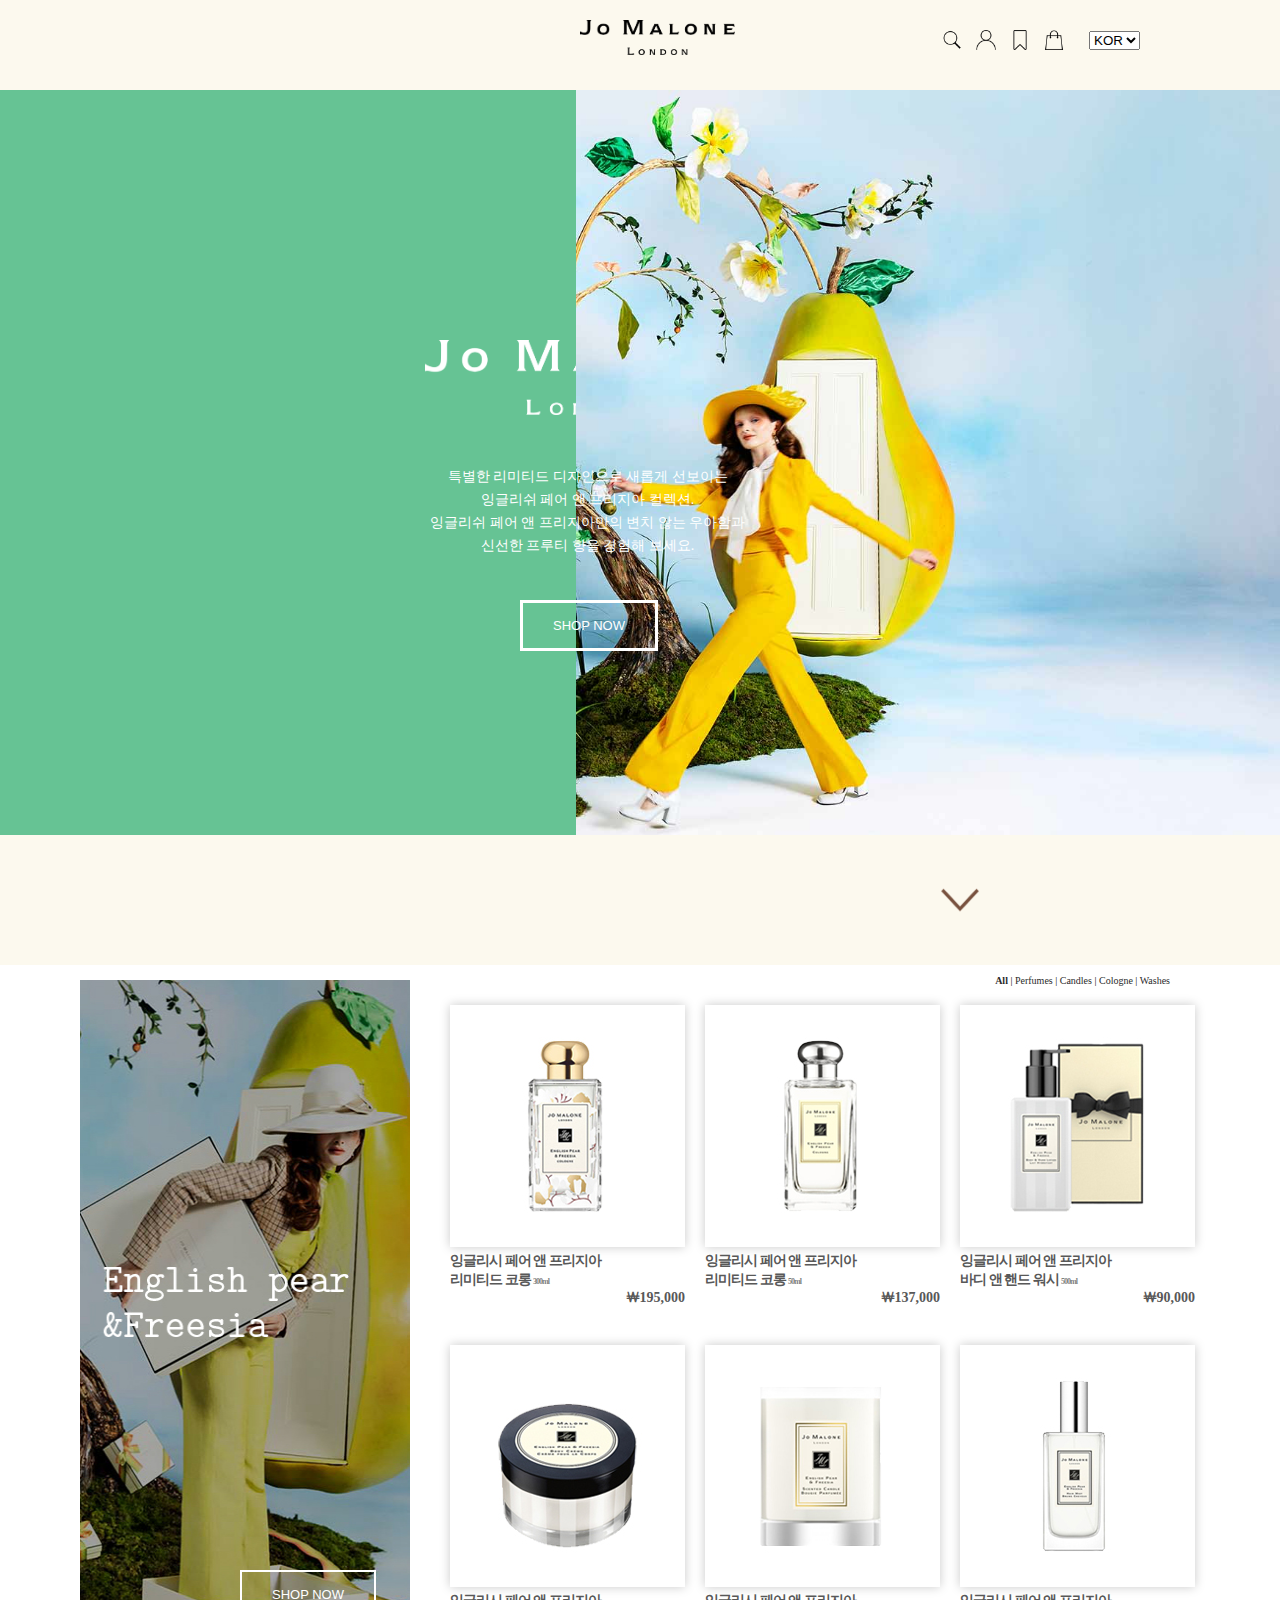
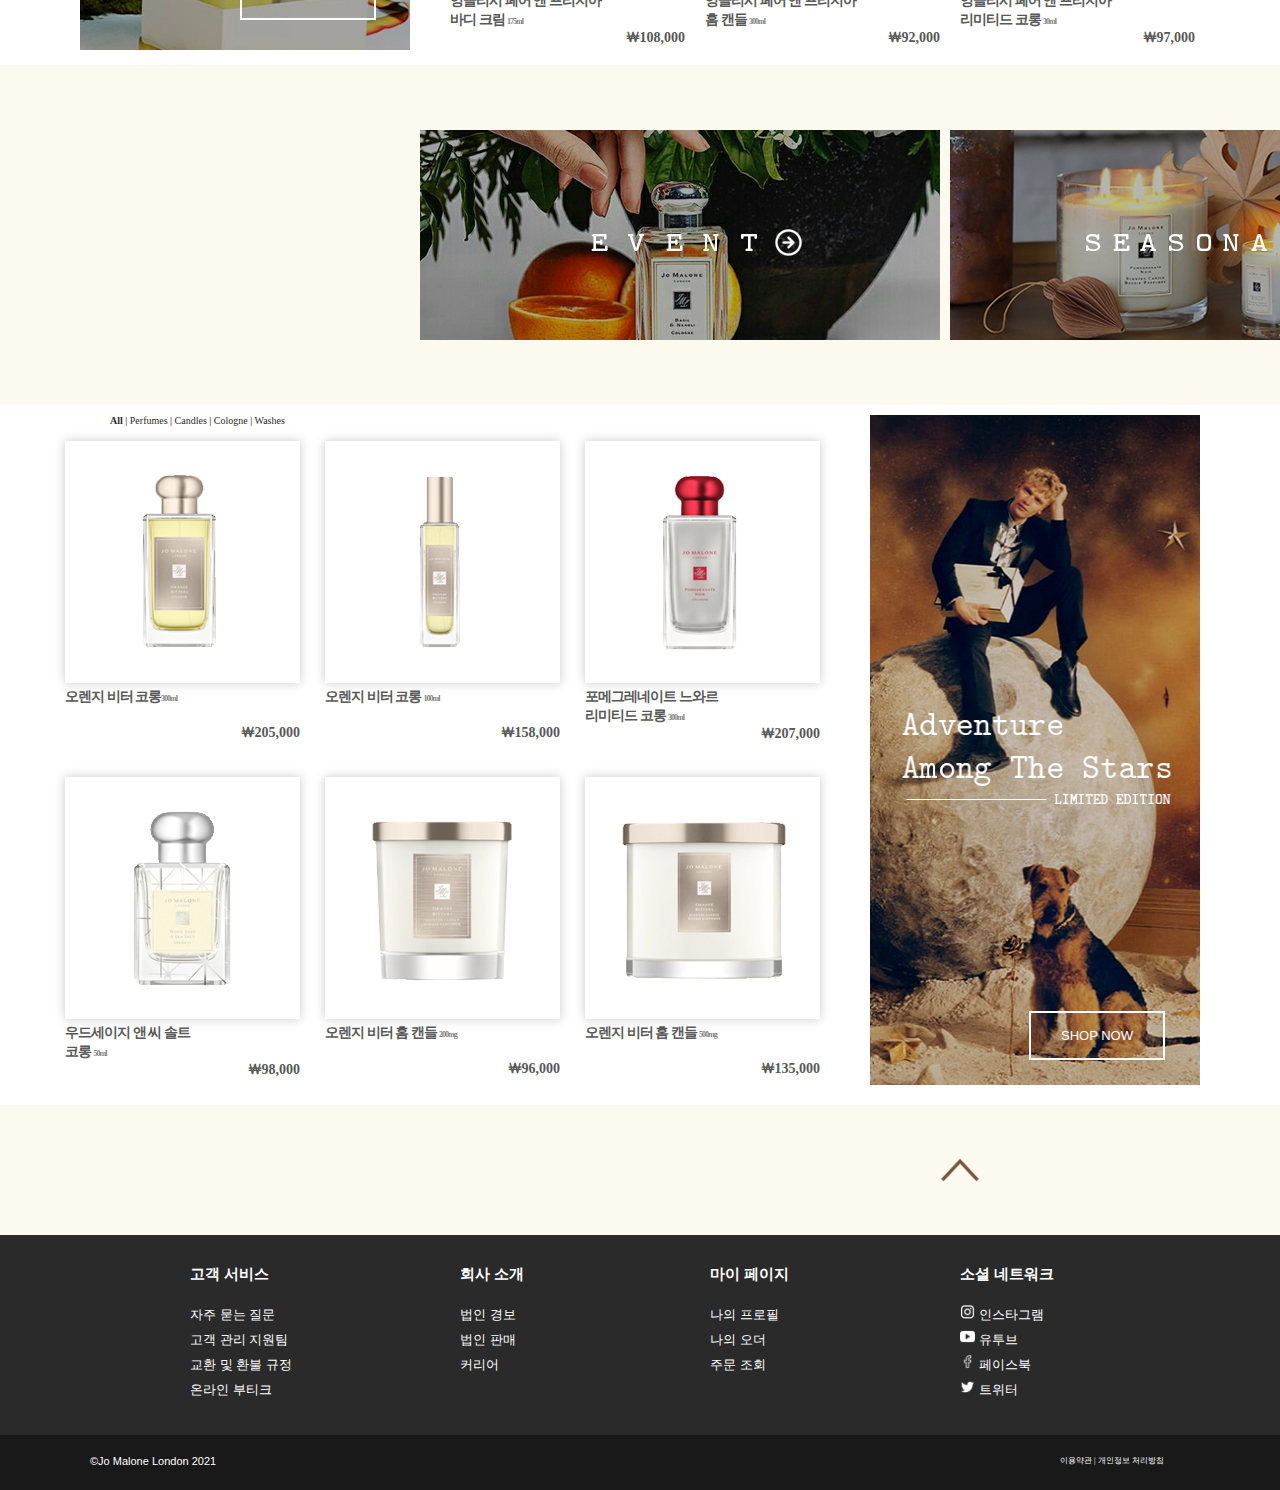
==== commit 296f80b0: "revise" ====
--- a/index.html
+++ b/index.html
@@ -5,6 +5,7 @@
   <title> Jo Malone London</title>
   <meta charset="utf-8">
 
+  <link href="img/favicon.ico" rel="shortcut icon" type="image/x-icon">
   <link rel="stylesheet" href="css/common.css">
   <link rel="stylesheet" href="css/main.css">
 
@@ -21,10 +22,10 @@
     </select>
 
     <div id="nav">
-      <a href="#"><img src="img/icon_search.png" alt="serch"></a>
-      <a href="#"><img src="img/icon_mypage.png" alt="mypage"></a>
-      <a href="#"><img src="img/icno_bookmark.png" alt="bookmark"></a>
-      <a href="#"><img src="img/icon_shoppingbag.png" alt="shopping"></a>
+      <a href="index.html"><img src="img/icon_search.png" alt="serch"></a>
+      <a href="index.html"><img src="img/icon_mypage.png" alt="mypage"></a>
+      <a href="index.html"><img src="img/icno_bookmark.png" alt="bookmark"></a>
+      <a href="index.html"><img src="img/icon_shoppingbag.png" alt="shopping"></a>
     </div>
   </header>
 
--- a/css/common.css
+++ b/css/common.css
@@ -33,5 +33,5 @@
       .bottombox a{text-decoration:none; color: white;}
       .bottombox span{float: left; text-align: left; margin: 20px 0 0 50px; color: white; font-size: 11px; font-family: "Arial";}
 
-    .privacy{width: 230px; height: 20px; font-size: 8px; font-family: "나눔고딕"; color: white; float: right;margin: 20px -50px 0 0;}
+    .privacy{width: 230px; height: 20px; font-size: 8px; color: white; float: right;margin: 20px -50px 0 0;}
      .bottom_right a{text-decoration: none;}--- a/css/main.css
+++ b/css/main.css
@@ -4,12 +4,6 @@
   #logo {width: 155px; height: 35px; margin: 0 0 0 520px;}
   #logo img {width: 100%; height: 100%; margin: 20px}
 
-
-  @import url(//fonts.googleapis.com/earlyaccess/nanumgothic.css);
-
-.nanumgothic * {
- font-family: 'Nanum Gothic', sans-serif;
-}
 
   select {position:relative; margin: -4px 100px 30px 10px; float: right;}
   #nav{position: relative; float: right; margin: -5px 10px 0 10px;}
@@ -39,7 +33,7 @@
       .new_item_box_mini{width: 235px; height: 300px; float: left; margin: 40px 10px 0 10px; background-color: white;}
       
       .new_category{position:absolute; top:10px; right: 70px; font-size: 10px;}
-      .new_category a{text-decoration: none; color: black;}
+      .new_category a{text-decoration: none; color: #2a2a2a;}
       
       .new_item_box_mini a{text-decoration: none;}
       .new_item_box_mini a:hover{color: #66c394;}
@@ -77,7 +71,7 @@
     .limited_item_box_mini{width: 235px; height: 300px; float: left; margin: 36px 0 0 25px; background-color: white;}
 
     .limited_category{position: absolute; top: 10px; left: 70px; font-size: 10px;}
-    .limited_category a{text-decoration: none; color: black;}
+    .limited_category a{text-decoration: none; color: #2a2a2a;}
 
     .limited_item_box_mini a{text-decoration: none;}
     .limited_item_box_mini a:hover{color: coral;}
